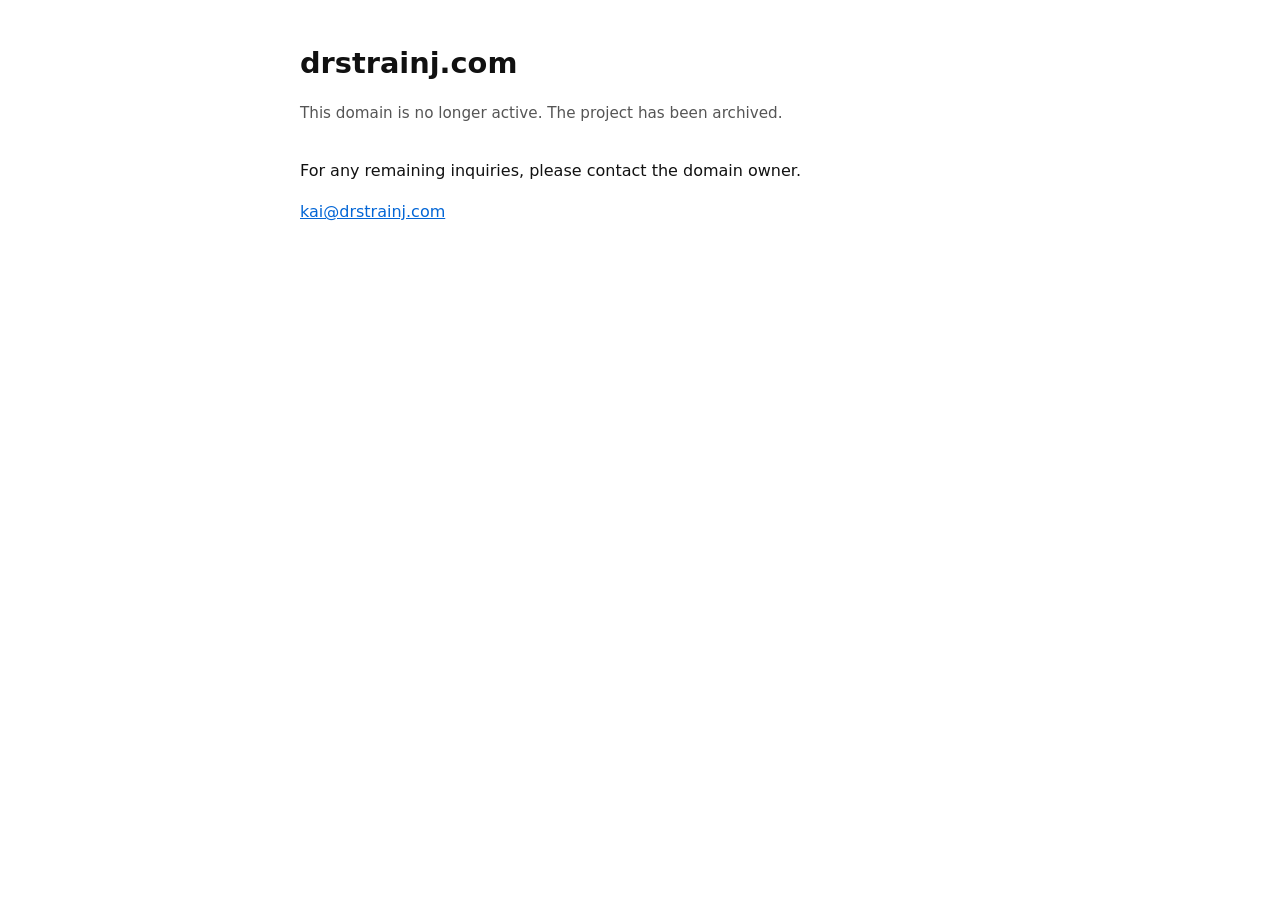
==== index.html @ af852f59 "add archive index.html" ====
<!DOCTYPE html>
<html lang="en">
<head>
<meta charset="UTF-8">
<meta name="viewport" content="width=device-width, initial-scale=1.0">
<title>drstrainj.com Archive</title>
<style>
  body { font-family: system-ui, sans-serif; max-width: 680px; margin: 40px auto; padding: 0 20px; line-height: 1.6; color: #111; }
  h1 { font-size: 1.8rem; margin-bottom: 0.2rem; }
  .status { color: #555; font-size: 0.95rem; margin-bottom: 2rem; }
  a { color: #0366d6; }
</style>
</head>
<body>
  <h1>drstrainj.com</h1>
  <p class="status">This domain is no longer active. The project has been archived.</p>
  <p>For any remaining inquiries, please contact the domain owner.</p>
  <p><a href="mailto:kai@drstrainj.com">kai@drstrainj.com</a></p>
</body>
</html>
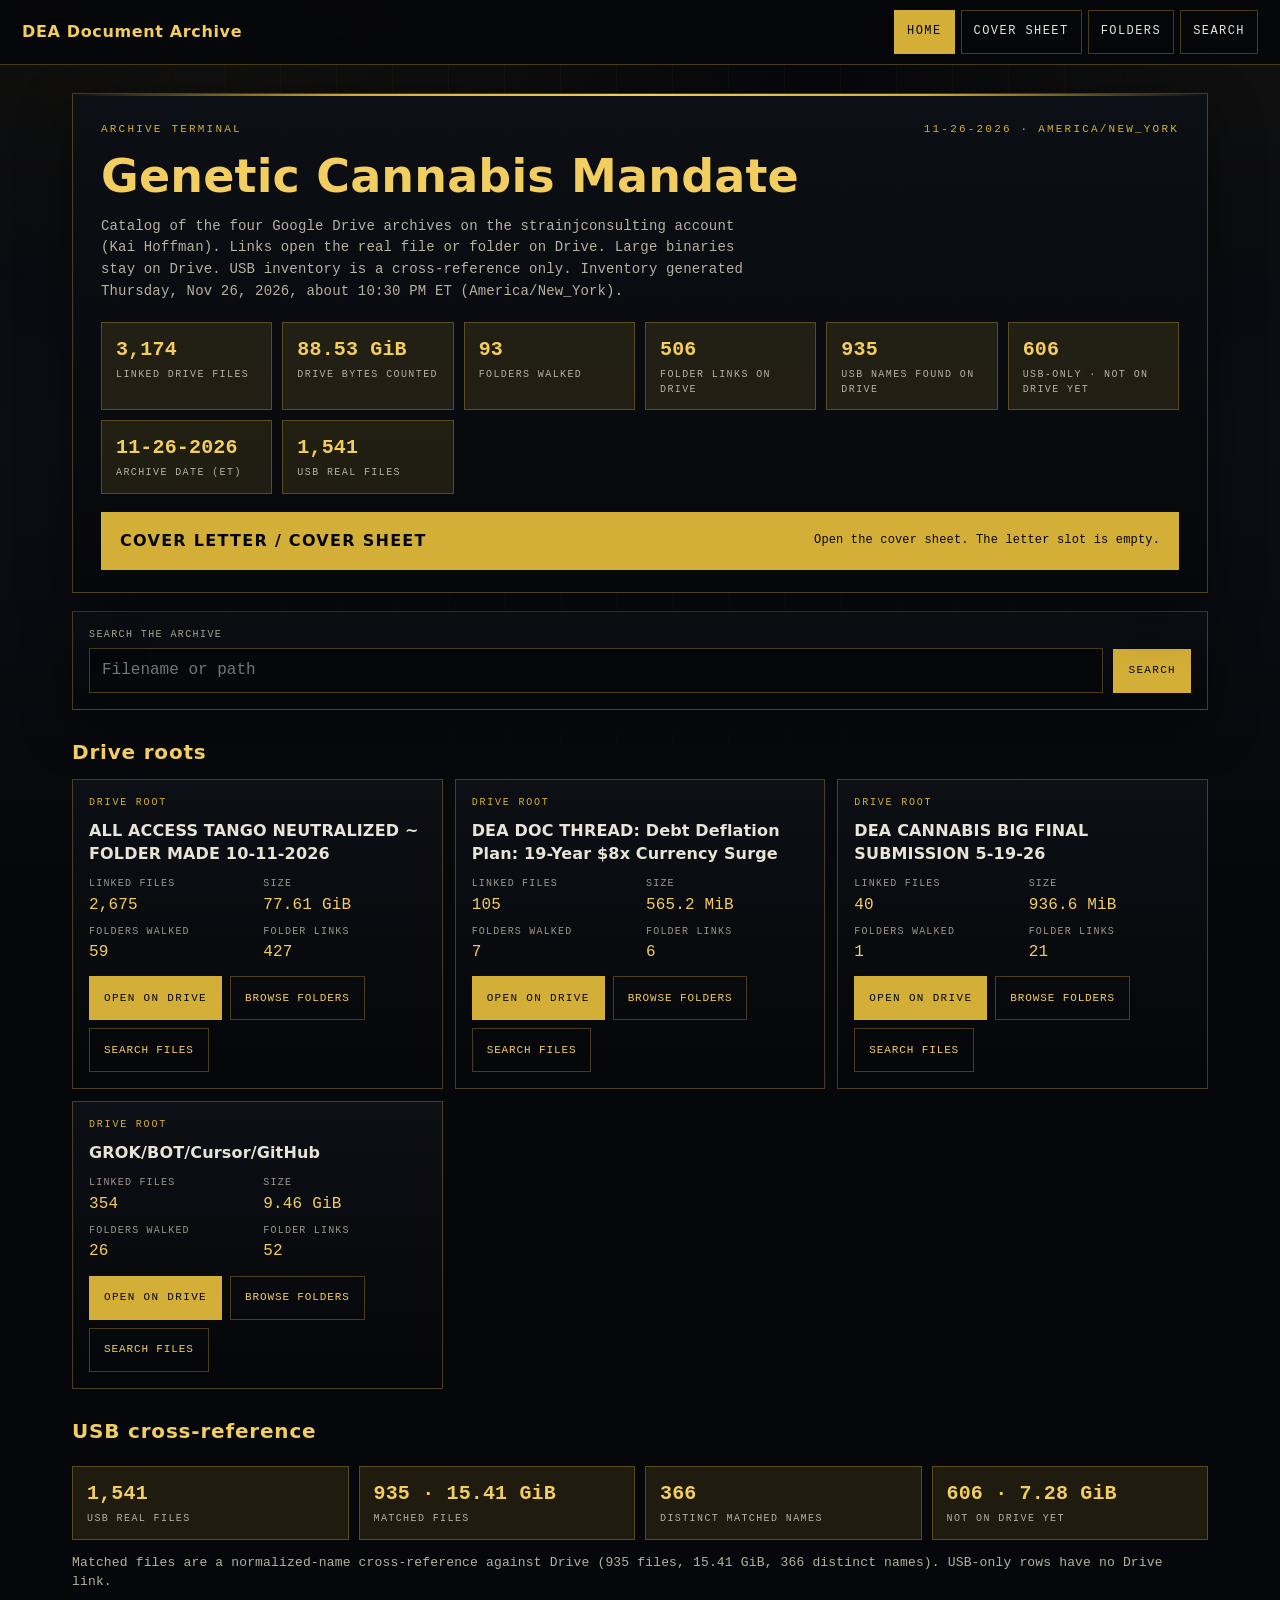
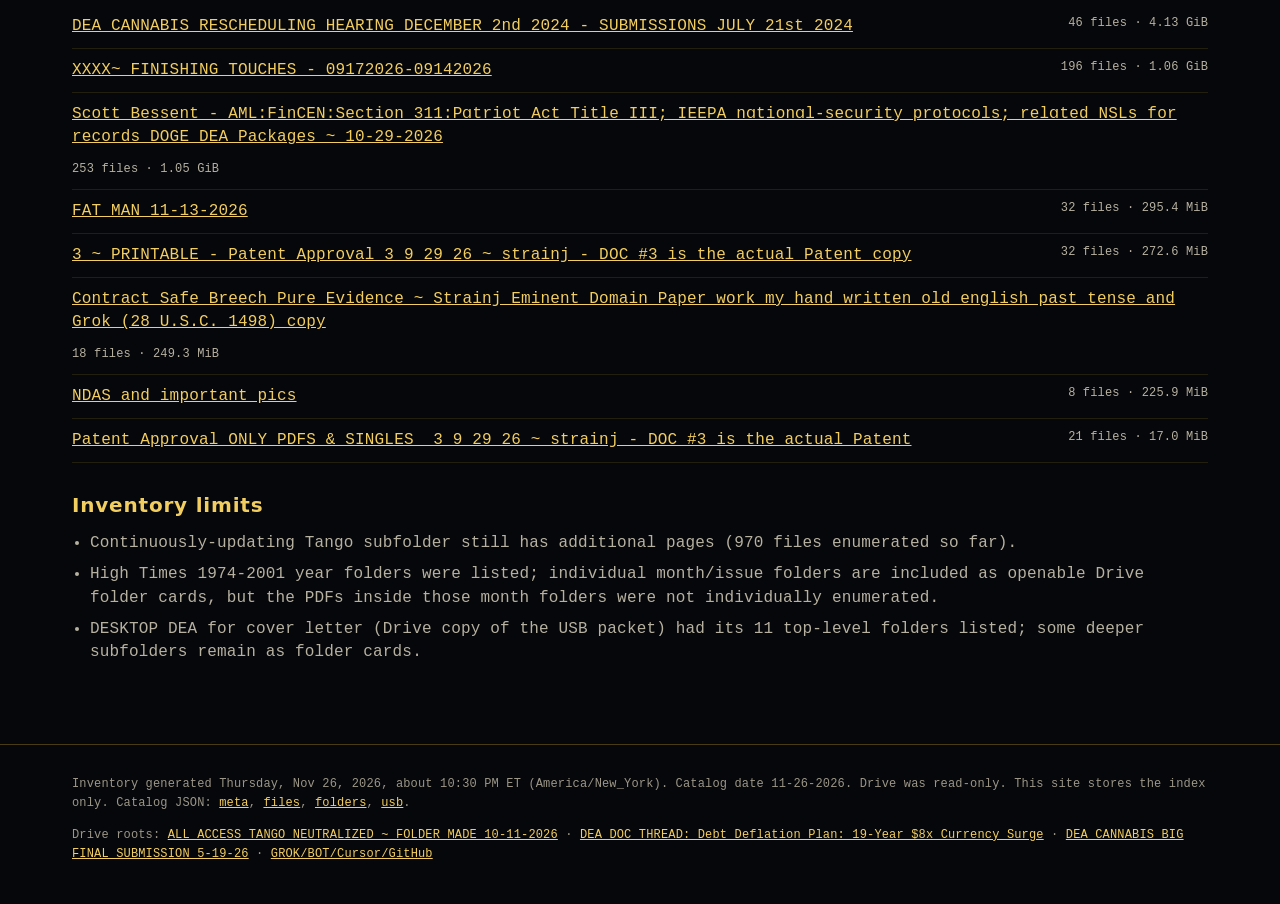
==== commit 19172767: "Build the multi-page DEA archive index. Publish the 11-26-2026 Drive and USB catalog as a static Git" ====
--- a/index.html
+++ b/index.html
@@ -1,20 +1,85 @@
 <!DOCTYPE html>
 <html lang="en">
 <head>
-<meta charset="UTF-8">
-<meta name="viewport" content="width=device-width, initial-scale=1.0">
-<title>drstrainj.com Archive</title>
-<style>
-  body { font-family: system-ui, sans-serif; max-width: 680px; margin: 40px auto; padding: 0 20px; line-height: 1.6; color: #111; }
-  h1 { font-size: 1.8rem; margin-bottom: 0.2rem; }
-  .status { color: #555; font-size: 0.95rem; margin-bottom: 2rem; }
-  a { color: #0366d6; }
-</style>
+  <meta charset="utf-8">
+  <meta name="viewport" content="width=device-width, initial-scale=1">
+  <meta name="color-scheme" content="dark">
+  <meta name="theme-color" content="#06070a">
+  <title>DEA Document Archive · Archive Terminal</title>
+  <link rel="icon" href="./assets/favicon.svg" type="image/svg+xml">
+  <link rel="stylesheet" href="./assets/style.css">
+  <script src="./assets/app.js" defer></script>
 </head>
-<body>
-  <h1>drstrainj.com</h1>
-  <p class="status">This domain is no longer active. The project has been archived.</p>
-  <p>For any remaining inquiries, please contact the domain owner.</p>
-  <p><a href="mailto:kai@drstrainj.com">kai@drstrainj.com</a></p>
+<body data-page="home">
+  <a class="skip" href="#content">Skip to content</a>
+  <div class="ambient" aria-hidden="true"></div>
+  <header class="site-nav">
+    <a class="brand" href="./index.html">DEA Document Archive</a>
+    <nav aria-label="Primary">
+      <a href="./index.html" aria-current="page">Home</a>
+      <a href="./cover.html">Cover Sheet</a>
+      <a href="./folders.html">Folders</a>
+      <a href="./search.html">Search</a>
+    </nav>
+  </header>
+  <main id="content" class="wrap">
+    <header class="hero">
+      <p class="kicker">
+        <span>Archive Terminal</span>
+        <span id="date-kicker">11-26-2026 · America/New_York</span>
+      </p>
+      <h1>Genetic Cannabis Mandate</h1>
+      <p class="subhead">Catalog of the four Google Drive archives on the strainjconsulting account (Kai Hoffman). Links open the real file or folder on Drive. Large binaries stay on Drive. USB inventory is a cross-reference only. Inventory generated Thursday, Nov 26, 2026, about 10:30 PM ET (America/New_York).</p>
+      <div class="stats" id="stats" aria-live="polite">
+        <p class="loading">Loading archive totals…</p>
+      </div>
+      <a class="cover-cta" href="./cover.html">
+        <strong>Cover Letter / Cover Sheet</strong>
+        <span>Open the cover sheet. The letter slot is empty.</span>
+      </a>
+    </header>
+
+    <form class="quick-search panel" action="./search.html" method="get" role="search">
+      <label class="field" for="quick-q">Search the archive
+        <input id="quick-q" name="q" type="search" placeholder="Filename or path" autocomplete="off" spellcheck="false" enterkeyhint="search">
+      </label>
+      <button class="primary" type="submit">Search</button>
+    </form>
+
+    <section class="section" aria-labelledby="roots-heading">
+      <h2 id="roots-heading">Drive roots</h2>
+      <div class="pillars" id="pillars">
+        <p class="loading">Loading the four Drive roots…</p>
+      </div>
+    </section>
+
+    <section class="section" aria-labelledby="usb-heading">
+      <h2 id="usb-heading">USB cross-reference</h2>
+      <div id="usb-summary">
+        <p class="loading">Loading USB cross-reference…</p>
+      </div>
+    </section>
+
+    <section class="section" aria-labelledby="limits-heading">
+      <h2 id="limits-heading">Inventory limits</h2>
+      <div id="caveats">
+        <p class="loading">Loading inventory limits…</p>
+      </div>
+    </section>
+    <noscript>
+      <p class="empty">JavaScript is required to load catalog totals from ./data/meta.json. The Drive folder links in the footer still open.</p>
+    </noscript>
+  </main>
+  <footer class="site-foot">
+    <div class="wrap">
+      <p>Inventory generated Thursday, Nov 26, 2026, about 10:30 PM ET (America/New_York). Catalog date 11-26-2026. Drive was read-only. This site stores the index only. Catalog JSON: <a href="./data/meta.json">meta</a>, <a href="./data/files.json">files</a>, <a href="./data/folders.json">folders</a>, <a href="./data/usb.json">usb</a>.</p>
+      <p>Drive roots:
+        <a href="https://drive.google.com/drive/folders/1hti0NR3a7TLpLUvR5jFgFAis1_TyKEXZ" target="_blank" rel="noopener">ALL ACCESS TANGO NEUTRALIZED ~ FOLDER MADE 10-11-2026</a> ·
+        <a href="https://drive.google.com/drive/folders/1TF151F8TVBLaCmF7T1nBeDELvYKsp3zI" target="_blank" rel="noopener">DEA DOC THREAD: Debt Deflation Plan: 19-Year $8x Currency Surge</a> ·
+        <a href="https://drive.google.com/drive/folders/1uh9uNN34LKQWZfVX_JbfizYzDjECIvil" target="_blank" rel="noopener">DEA CANNABIS BIG FINAL SUBMISSION 5-19-26</a> ·
+        <a href="https://drive.google.com/drive/folders/1hW9ueYGfRJ-gkGsmrSXgI1wwC_kHqcmi" target="_blank" rel="noopener">GROK/BOT/Cursor/GitHub</a>
+      </p>
+    </div>
+  </footer>
 </body>
 </html>
--- a/assets/style.css
+++ b/assets/style.css
@@ -0,0 +1,477 @@
+:root {
+  --bg0: #06070a;
+  --bg1: #0d1016;
+  --bg2: #141922;
+  --gold: #d4af37;
+  --gold2: #f2cd60;
+  --gold-dim: #8a7024;
+  --gold-line: rgba(212, 175, 55, 0.32);
+  --gold-soft: rgba(212, 175, 55, 0.12);
+  --ink: #e8e4d8;
+  --muted: #b7b1a1;
+  --faint: #9c9688;
+  --shadow: 0 18px 50px rgba(0, 0, 0, 0.45);
+  --mono: ui-monospace, "SFMono-Regular", "SF Mono", Menlo, Consolas, "Liberation Mono", monospace;
+  --sans: "Segoe UI", "Helvetica Neue", ui-sans-serif, system-ui, sans-serif;
+  --pad: 22px;
+}
+
+* { box-sizing: border-box; }
+html, body { margin: 0; padding: 0; background: var(--bg0); color: var(--ink); }
+body {
+  font-family: var(--mono);
+  min-height: 100vh;
+  letter-spacing: 0.01em;
+  line-height: 1.45;
+}
+.ambient {
+  position: fixed;
+  inset: 0;
+  z-index: 0;
+  pointer-events: none;
+  background:
+    radial-gradient(1200px 700px at 15% -10%, rgba(212, 175, 55, 0.08), transparent 55%),
+    radial-gradient(900px 600px at 100% 0%, rgba(242, 205, 96, 0.05), transparent 50%),
+    linear-gradient(180deg, #06070a 0%, #0b0e14 48%, #06070a 100%);
+}
+.ambient::after {
+  content: "";
+  position: absolute;
+  inset: 0;
+  background-image:
+    linear-gradient(rgba(212, 175, 55, 0.045) 1px, transparent 1px),
+    linear-gradient(90deg, rgba(212, 175, 55, 0.045) 1px, transparent 1px);
+  background-size: 56px 56px;
+  mask-image: radial-gradient(ellipse at 50% 18%, #000 20%, transparent 78%);
+}
+.skip {
+  position: absolute;
+  left: 12px;
+  top: -40px;
+  z-index: 20;
+  background: var(--gold);
+  color: var(--bg0);
+  padding: 8px 12px;
+  text-decoration: none;
+}
+.skip:focus { top: 12px; }
+
+.site-nav {
+  position: sticky;
+  top: 0;
+  z-index: 10;
+  display: flex;
+  flex-wrap: wrap;
+  align-items: center;
+  justify-content: space-between;
+  gap: 8px 16px;
+  padding: 10px var(--pad);
+  background: rgba(6, 7, 10, 0.94);
+  border-bottom: 1px solid var(--gold-line);
+  backdrop-filter: blur(12px);
+}
+.brand {
+  color: var(--gold2);
+  text-decoration: none;
+  font-family: var(--sans);
+  font-weight: 650;
+  letter-spacing: 0.04em;
+  padding: 8px 0;
+  min-height: 44px;
+  display: inline-flex;
+  align-items: center;
+}
+.site-nav nav { display: flex; flex-wrap: wrap; gap: 6px; }
+.site-nav nav a {
+  color: var(--ink);
+  text-decoration: none;
+  border: 1px solid var(--gold-line);
+  padding: 8px 12px;
+  min-height: 44px;
+  display: inline-flex;
+  align-items: center;
+  font-size: 12px;
+  letter-spacing: 0.12em;
+  text-transform: uppercase;
+}
+.site-nav nav a:hover { background: var(--gold-soft); }
+.site-nav nav a[aria-current="page"] {
+  color: var(--bg0);
+  background: var(--gold);
+  border-color: var(--gold);
+}
+
+.wrap {
+  position: relative;
+  z-index: 1;
+  max-width: 1180px;
+  margin: 0 auto;
+  padding: 28px var(--pad) 72px;
+}
+
+.hero, .panel, .sheet, .pillar, .node, .hit, .slot, .controls {
+  border: 1px solid var(--gold-line);
+  background: linear-gradient(180deg, rgba(13, 16, 22, 0.94), rgba(6, 7, 10, 0.9));
+  box-shadow: var(--shadow);
+}
+.hero, .sheet { position: relative; padding: 28px 28px 22px; }
+.hero::before, .sheet::before {
+  content: "";
+  position: absolute;
+  left: 0; right: 0; top: 0;
+  height: 2px;
+  background: linear-gradient(90deg, transparent, var(--gold), var(--gold2), var(--gold), transparent);
+}
+.kicker {
+  display: flex;
+  justify-content: space-between;
+  gap: 12px;
+  flex-wrap: wrap;
+  margin: 0;
+  color: var(--gold);
+  font-size: 11px;
+  letter-spacing: 0.2em;
+  text-transform: uppercase;
+}
+h1 {
+  margin: 14px 0 8px;
+  font-family: var(--sans);
+  font-weight: 650;
+  font-size: clamp(28px, 4vw, 46px);
+  line-height: 1.08;
+  color: var(--gold2);
+}
+h2 {
+  margin: 0 0 12px;
+  font-family: var(--sans);
+  font-size: 20px;
+  font-weight: 650;
+  color: var(--gold2);
+}
+h3 { margin: 0; font-family: var(--sans); font-size: 16px; font-weight: 650; color: var(--ink); }
+.subhead, .lead { color: var(--muted); font-size: 14px; line-height: 1.55; max-width: 78ch; }
+.section { margin-top: 28px; }
+.section > h2 { letter-spacing: 0.04em; }
+
+.stats {
+  display: grid;
+  grid-template-columns: repeat(auto-fit, minmax(150px, 1fr));
+  gap: 10px;
+  margin-top: 20px;
+}
+.stat {
+  display: block;
+  border: 1px solid var(--gold-line);
+  background: var(--gold-soft);
+  padding: 12px 14px;
+  min-height: 74px;
+  color: inherit;
+  text-decoration: none;
+}
+a.stat:hover { border-color: var(--gold); }
+.stat b {
+  display: block;
+  font-size: 20px;
+  color: var(--gold2);
+  font-weight: 650;
+}
+.stat span {
+  display: block;
+  margin-top: 4px;
+  color: var(--muted);
+  font-size: 10px;
+  letter-spacing: 0.14em;
+  text-transform: uppercase;
+}
+
+.cover-cta {
+  display: flex;
+  justify-content: space-between;
+  gap: 12px;
+  align-items: center;
+  flex-wrap: wrap;
+  margin-top: 18px;
+  padding: 16px 18px;
+  text-decoration: none;
+  color: var(--bg0);
+  background: var(--gold);
+  border: 1px solid var(--gold);
+  min-height: 56px;
+}
+.cover-cta:hover { background: var(--gold2); }
+.cover-cta strong {
+  font-family: var(--sans);
+  font-size: 16px;
+  letter-spacing: 0.08em;
+  text-transform: uppercase;
+}
+.cover-cta span { color: var(--bg0); font-size: 12px; }
+
+.quick-search, .controls {
+  margin-top: 18px;
+  padding: 16px;
+}
+.quick-search { display: flex; flex-wrap: wrap; gap: 10px; align-items: end; }
+label.field {
+  display: flex;
+  flex-direction: column;
+  gap: 6px;
+  color: var(--muted);
+  font-size: 10px;
+  letter-spacing: 0.14em;
+  text-transform: uppercase;
+  flex: 1 1 220px;
+}
+input[type="search"], select, button, .ghost, .open {
+  font: inherit;
+  min-height: 44px;
+}
+input[type="search"], select {
+  width: 100%;
+  background: var(--bg0);
+  color: var(--ink);
+  border: 1px solid var(--gold-line);
+  padding: 10px 12px;
+  font-size: 16px;
+}
+input[type="search"]:focus, select:focus, button:focus-visible, a:focus-visible {
+  outline: 2px solid var(--gold2);
+  outline-offset: 2px;
+}
+.row { display: flex; flex-wrap: wrap; gap: 10px; align-items: end; }
+.row .field { min-width: min(100%, 200px); }
+button, .open, .ghost {
+  appearance: none;
+  cursor: pointer;
+  text-decoration: none;
+  display: inline-flex;
+  align-items: center;
+  justify-content: center;
+  padding: 8px 14px;
+  border: 1px solid var(--gold);
+}
+button.primary, .open {
+  background: var(--gold);
+  color: var(--bg0);
+  letter-spacing: 0.12em;
+  text-transform: uppercase;
+  font-size: 11px;
+}
+button.primary:hover, .open:hover { background: var(--gold2); }
+.ghost, button.ghost {
+  background: transparent;
+  color: var(--gold2);
+  border-color: var(--gold-line);
+  letter-spacing: 0.08em;
+  text-transform: uppercase;
+  font-size: 11px;
+}
+.ghost:hover, button.ghost:hover { background: var(--gold-soft); }
+.actions { display: flex; flex-wrap: wrap; gap: 8px; margin-top: 12px; }
+.chip-row { display: flex; flex-wrap: wrap; gap: 6px; margin-top: 10px; }
+.chip-row button {
+  background: var(--bg0);
+  color: var(--ink);
+  border: 1px solid var(--gold-line);
+  font-size: 12px;
+  letter-spacing: 0.06em;
+  text-transform: uppercase;
+}
+.chip-row button[aria-pressed="true"] {
+  background: var(--gold);
+  color: var(--bg0);
+  border-color: var(--gold);
+}
+.hint, .results-meta, .loading { color: var(--muted); font-size: 13px; line-height: 1.5; }
+.results-meta { min-height: 1.4em; margin: 14px 0; }
+.check { display: flex; align-items: center; gap: 8px; min-height: 44px; color: var(--ink); font-size: 13px; letter-spacing: 0; text-transform: none; }
+.check input { width: 18px; height: 18px; accent-color: var(--gold); }
+
+.pillars, .stack { display: grid; gap: 12px; }
+.pillars { grid-template-columns: repeat(auto-fit, minmax(280px, 1fr)); }
+.pillar { padding: 16px; box-shadow: none; }
+.pillar .label, .slot .label, .eyebrow {
+  margin: 0 0 8px;
+  color: var(--gold);
+  font-size: 10px;
+  letter-spacing: 0.18em;
+  text-transform: uppercase;
+}
+.facts { display: grid; grid-template-columns: 1fr 1fr; gap: 8px 12px; margin: 12px 0 0; }
+.facts div { min-width: 0; }
+.facts dt { color: var(--faint); font-size: 10px; letter-spacing: 0.12em; text-transform: uppercase; }
+.facts dd { margin: 2px 0 0; color: var(--gold2); font-size: 16px; }
+
+.group-list, .plain { list-style: none; margin: 0; padding: 0; }
+.group-list li, .plain li {
+  display: flex;
+  justify-content: space-between;
+  gap: 12px;
+  flex-wrap: wrap;
+  padding: 10px 0;
+  border-bottom: 1px solid rgba(212, 175, 55, 0.14);
+}
+.group-list a { color: var(--gold2); overflow-wrap: anywhere; }
+.group-list .nums, .path { color: var(--muted); font-size: 12px; }
+.path { margin: 4px 0; overflow-wrap: anywhere; }
+.caveat-list { margin: 0; padding-left: 18px; color: var(--muted); }
+.caveat-list li { margin: 0 0 8px; }
+
+.tree { display: flex; flex-direction: column; gap: 8px; }
+.node { box-shadow: none; }
+.node > .bar {
+  width: 100%;
+  text-align: left;
+  background: transparent;
+  color: inherit;
+  border: 0;
+  padding: 12px 14px;
+  display: flex;
+  align-items: flex-start;
+  gap: 10px;
+  cursor: pointer;
+  font: inherit;
+  min-height: 48px;
+}
+.node > .bar:hover { background: var(--gold-soft); }
+.caret { color: var(--gold); width: 1.1em; flex: none; }
+.name { color: var(--ink); font-size: 14px; overflow-wrap: anywhere; }
+.counts { margin-left: auto; color: var(--muted); font-size: 12px; text-align: right; }
+.body { display: none; padding: 0 14px 14px 18px; border-top: 1px solid rgba(212, 175, 55, 0.12); }
+.node.open > .body { display: block; }
+.children { display: flex; flex-direction: column; gap: 8px; margin-top: 10px; }
+.node.depth-1 { margin-left: 0; }
+
+.cards {
+  display: grid;
+  grid-template-columns: repeat(auto-fill, minmax(260px, 1fr));
+  gap: 8px;
+  margin-top: 8px;
+}
+.card, .hit {
+  border: 1px solid var(--gold-line);
+  background: var(--bg0);
+  padding: 12px;
+  min-width: 0;
+}
+.card.folder-card { background: linear-gradient(180deg, rgba(212, 175, 55, 0.08), var(--bg0)); }
+.hit {
+  display: grid;
+  grid-template-columns: minmax(0, 1fr) auto;
+  gap: 10px 16px;
+  align-items: center;
+  margin-bottom: 8px;
+  box-shadow: none;
+}
+.top { display: flex; gap: 8px; align-items: flex-start; }
+.fname { font-family: var(--sans); font-size: 15px; color: var(--ink); overflow-wrap: anywhere; margin: 0; }
+.badge {
+  flex: none;
+  font-size: 10px;
+  letter-spacing: 0.12em;
+  text-transform: uppercase;
+  border: 1px solid var(--gold-line);
+  color: var(--gold2);
+  padding: 3px 6px;
+}
+.badge.usb-only, .usb {
+  color: var(--bg0);
+  background: var(--gold);
+  border-color: var(--gold);
+  letter-spacing: 0.08em;
+}
+.meta { color: var(--muted); font-size: 12px; display: flex; flex-wrap: wrap; gap: 8px; margin-top: 6px; }
+.block-label { margin: 14px 0 4px; color: var(--gold); font-size: 10px; letter-spacing: 0.16em; text-transform: uppercase; }
+.more { margin-top: 8px; }
+.hits { display: flex; flex-direction: column; }
+.pillar-block { margin: 0 0 22px; }
+.pillar-block h3 { margin-bottom: 8px; overflow-wrap: anywhere; }
+
+.slot {
+  margin-top: 8px;
+  border-style: dashed;
+  border-width: 2px;
+  background: repeating-linear-gradient(-45deg, rgba(212, 175, 55, 0.04) 0 10px, rgba(212, 175, 55, 0.09) 10px 20px);
+  padding: 18px;
+  box-shadow: none;
+}
+.letter-blank {
+  margin-top: 14px;
+  min-height: 220px;
+  border: 1px dashed var(--gold-line);
+  display: flex;
+  align-items: center;
+  justify-content: center;
+  text-align: center;
+  padding: 24px;
+  color: var(--gold2);
+  letter-spacing: 0.16em;
+  text-transform: uppercase;
+  font-size: 13px;
+}
+.sheet { max-width: 860px; margin: 0 auto; }
+.sheet h1 { font-size: clamp(26px, 3vw, 36px); }
+.filing { display: grid; grid-template-columns: minmax(140px, 34%) 1fr; gap: 0; margin: 0; }
+.filing dt, .filing dd {
+  margin: 0;
+  padding: 8px 10px;
+  border-bottom: 1px solid rgba(212, 175, 55, 0.16);
+  overflow-wrap: anywhere;
+}
+.filing dt { color: var(--faint); font-size: 12px; }
+.filing dd { color: var(--ink); }
+.root-line { padding: 12px 0; border-bottom: 1px solid rgba(212, 175, 55, 0.16); }
+.root-line a { color: var(--gold2); }
+.sheet-actions { margin-top: 18px; }
+
+.empty {
+  border: 1px dashed var(--gold-line);
+  color: var(--muted);
+  padding: 28px 16px;
+  text-align: center;
+}
+.site-foot {
+  position: relative;
+  z-index: 1;
+  border-top: 1px solid var(--gold-line);
+  color: var(--faint);
+  font-size: 12px;
+  line-height: 1.6;
+}
+.site-foot .wrap { padding-top: 18px; padding-bottom: 28px; }
+.site-foot a { color: var(--gold2); }
+.hidden { display: none !important; }
+
+@media (max-width: 720px) {
+  :root { --pad: 14px; }
+  .wrap { padding-top: 18px; }
+  .hero, .sheet { padding: 18px 14px 16px; }
+  .hit { grid-template-columns: 1fr; }
+  .counts { margin-left: 0; text-align: left; width: 100%; }
+  .filing { grid-template-columns: 1fr; }
+  .filing dt { padding-bottom: 0; border-bottom: 0; }
+  .site-nav nav { width: 100%; }
+  .site-nav nav a { flex: 1 1 auto; justify-content: center; }
+}
+
+@media print {
+  html, body { background: #fff !important; color: #111 !important; }
+  .ambient, .site-nav, .site-foot, .noprint, .skip { display: none !important; }
+  .wrap { max-width: none; padding: 0; }
+  .sheet, .hero, .panel, .pillar, .slot, .card, .hit {
+    background: #fff !important;
+    color: #111 !important;
+    box-shadow: none !important;
+    border-color: #222 !important;
+  }
+  .sheet { border-width: 1px; }
+  h1, h2, h3, .kicker, .stat b, .facts dd, .fname, a, .badge { color: #111 !important; text-shadow: none !important; }
+  .subhead, .lead, .hint, .path, .meta, .filing dt, .group-list .nums { color: #333 !important; }
+  .letter-blank { min-height: 2.6in; border-color: #222; color: #111 !important; }
+  .cover-cta, .open, button.primary { background: #fff !important; color: #111 !important; }
+  a[href^="https://"]::after {
+    content: " (" attr(href) ")";
+    font-size: 9pt;
+    word-break: break-all;
+  }
+}
